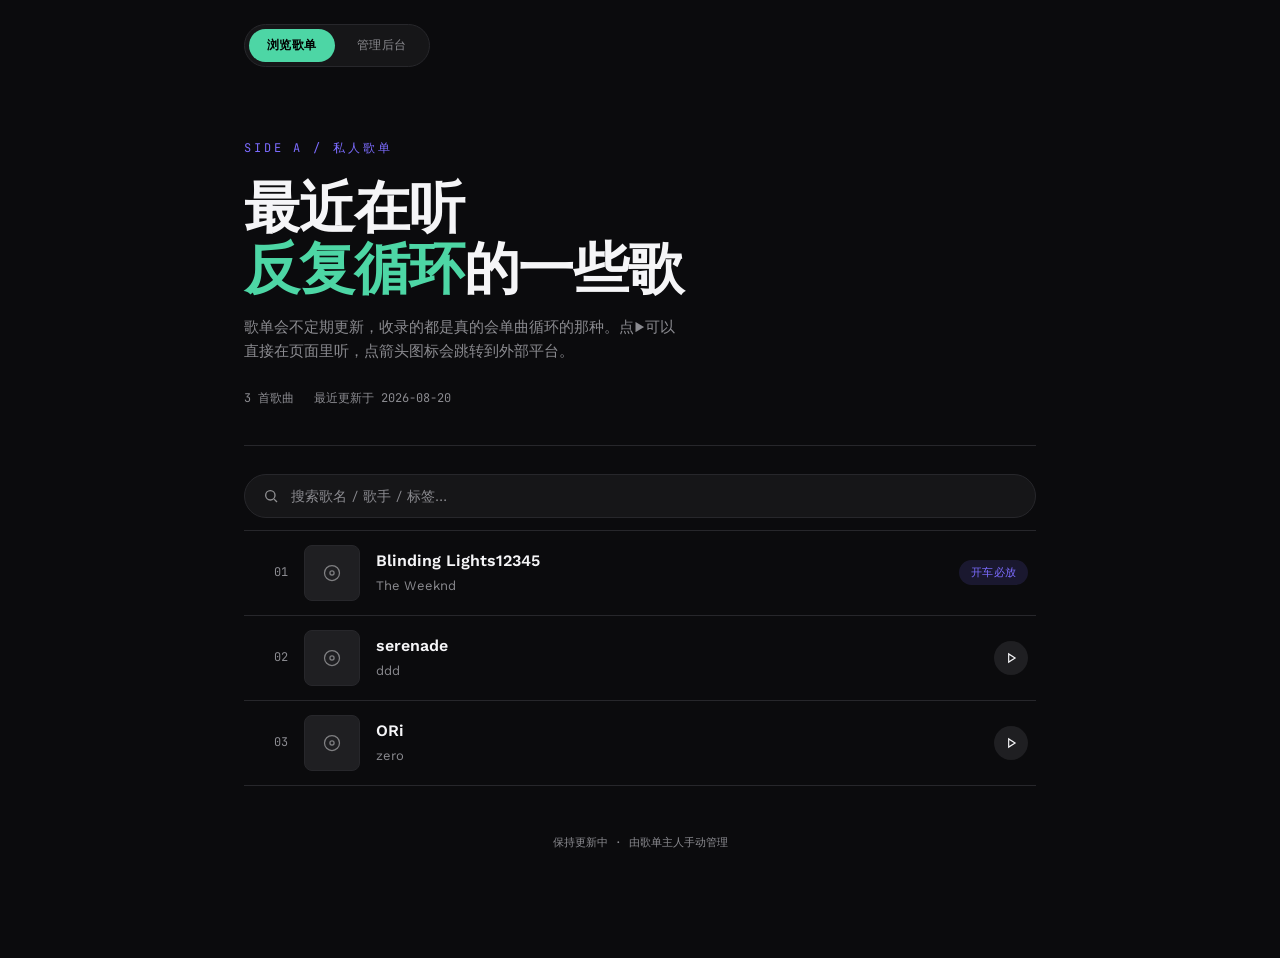
==== index.html @ 0a496f15 "Add files via upload" ====
<!DOCTYPE html>
<html lang="zh-CN">
<head>
<meta charset="UTF-8" />
<meta name="viewport" content="width=device-width, initial-scale=1.0" />
<title>我的歌单 · Playlist</title>
<meta name="description" content="一份持续更新的私人歌单" />
<link rel="preconnect" href="https://fonts.googleapis.com">
<link rel="preconnect" href="https://fonts.gstatic.com" crossorigin>
<link href="https://fonts.googleapis.com/css2?family=Work+Sans:wght@400;500;600;700;800&family=JetBrains+Mono:wght@400;500&display=swap" rel="stylesheet">
<link rel="stylesheet" href="css/style.css" />
</head>
<body>

<div class="wrap">

  <nav class="view-tabs">
    <span class="view-tab is-active">浏览歌单</span>
    <a href="admin.html" class="view-tab">管理后台</a>
  </nav>

  <header class="hero">
    <span class="hero__eyebrow">Side A / 私人歌单</span>
    <h1 class="hero__title">最近在听<br/><em>反复循环</em>的一些歌</h1>
    <p class="hero__subtitle">歌单会不定期更新，收录的都是真的会单曲循环的那种。点▶可以直接在页面里听，点箭头图标会跳转到外部平台。</p>
    <div class="hero__meta">
      <span id="metaCount">— 首歌曲</span>
      <span id="metaUpdated"></span>
    </div>
  </header>

  <div class="searchbar">
    <svg width="16" height="16" viewBox="0 0 24 24" fill="none" stroke="currentColor" stroke-width="2"><circle cx="11" cy="11" r="7"/><line x1="21" y1="21" x2="16.65" y2="16.65"/></svg>
    <input id="searchInput" type="text" placeholder="搜索歌名 / 歌手 / 标签…" />
  </div>

  <main class="tracklist" id="tracklist">
    <!-- 曲目由 JS 动态渲染 -->
  </main>

  <p class="footer">保持更新中 · 由歌单主人手动管理</p>
</div>

<template id="trackTemplate">
  <div class="track-wrapper">
    <div class="track">
      <div class="track__num"></div>
      <div class="track__cover">
        <svg class="cover-fallback" width="20" height="20" viewBox="0 0 24 24" fill="none" stroke="currentColor" stroke-width="1.5"><circle cx="12" cy="12" r="9"/><circle cx="12" cy="12" r="2.5"/></svg>
      </div>
      <div class="track__info">
        <div class="track__title"></div>
        <div class="track__artist"></div>
        <div class="track__note"></div>
      </div>
      <div class="track__right">
        <span class="tag"></span>
        <button class="playbtn hidden" type="button" title="在线播放">
          <svg width="14" height="14" viewBox="0 0 24 24" fill="none" stroke="currentColor" stroke-width="2"><path d="M8 5v14l11-7z"/></svg>
        </button>
        <a class="playlink hidden" target="_blank" rel="noopener" title="外部播放链接">
          <svg width="14" height="14" viewBox="0 0 24 24" fill="none" stroke="currentColor" stroke-width="2"><path d="M7 17L17 7M7 7h10v10"/></svg>
        </a>
      </div>
    </div>
    <div class="track__player hidden"></div>
  </div>
</template>

<script>
const DATA_PATH = "data/songs.json";

async function loadSongs() {
  const listEl = document.getElementById("tracklist");
  try {
    const res = await fetch(DATA_PATH, { cache: "no-store" });
    if (!res.ok) throw new Error("无法加载歌曲数据");
    const songs = await res.json();
    window.__ALL_SONGS__ = songs;
    render(songs);
  } catch (err) {
    listEl.innerHTML = `<div class="empty"><strong>还没有歌曲</strong>去后台添加第一首吧。</div>`;
  }
}

function closeAllPlayers() {
  document.querySelectorAll(".track__player.open").forEach(el => {
    el.classList.remove("open", "track__player--video");
    el.classList.add("hidden");
    el.innerHTML = "";
  });
  document.querySelectorAll(".playbtn.is-playing").forEach(b => b.classList.remove("is-playing"));
}

function render(songs) {
  const listEl = document.getElementById("tracklist");
  const tpl = document.getElementById("trackTemplate");
  listEl.innerHTML = "";

  document.getElementById("metaCount").textContent = `${songs.length} 首歌曲`;
  if (songs.length) {
    const latest = songs.map(s => s.addedAt).filter(Boolean).sort().pop();
    document.getElementById("metaUpdated").textContent = latest ? `最近更新于 ${latest}` : "";
  }

  if (!songs.length) {
    listEl.innerHTML = `<div class="empty"><strong>还没有歌曲</strong>去后台添加第一首吧。</div>`;
    return;
  }

  songs.forEach((song, i) => {
    const node = tpl.content.cloneNode(true);
    node.querySelector(".track__num").textContent = String(i + 1).padStart(2, "0");
    node.querySelector(".track__title").textContent = song.title || "未命名";
    node.querySelector(".track__artist").textContent = song.artist || "";

    const noteEl = node.querySelector(".track__note");
    if (song.note) { noteEl.textContent = "“" + song.note + "”"; } else { noteEl.remove(); }

    const tagEl = node.querySelector(".tag");
    if (song.tag) { tagEl.textContent = song.tag; } else { tagEl.remove(); }

    const coverEl = node.querySelector(".track__cover");
    if (song.cover) {
      coverEl.style.backgroundImage = `url("${song.cover}")`;
      coverEl.querySelector(".cover-fallback")?.remove();
    }

    const linkEl = node.querySelector(".playlink");
    if (song.url) {
      linkEl.href = song.url;
      linkEl.classList.remove("hidden");
    } else {
      linkEl.remove();
    }

    const playBtn = node.querySelector(".playbtn");
    const playerEl = node.querySelector(".track__player");
    if (song.videoFile) {
      playBtn.classList.remove("hidden");
      playBtn.addEventListener("click", () => {
        const isOpen = playerEl.classList.contains("open");
        closeAllPlayers();
        if (!isOpen) {
          playerEl.innerHTML = `
            <div class="video-frame">
              <div class="video-frame__inner">
                <video class="video-player" controls autoplay preload="none" src="${song.videoFile}"></video>
              </div>
            </div>
            <div class="video-caption">
              <span class="video-caption__dot"></span>
              <span class="video-caption__label">Now Playing · Video</span>
            </div>`;
          playerEl.classList.remove("hidden");
          playerEl.classList.add("open", "track__player--video");
          playBtn.classList.add("is-playing");
        }
      });
    } else if (song.audioFile) {
      playBtn.classList.remove("hidden");
      playBtn.addEventListener("click", () => {
        const isOpen = playerEl.classList.contains("open");
        closeAllPlayers();
        if (!isOpen) {
          playerEl.innerHTML = `<audio controls autoplay preload="none" src="${song.audioFile}"></audio>`;
          playerEl.classList.remove("hidden");
          playerEl.classList.add("open");
          playBtn.classList.add("is-playing");
        }
      });
    } else if (song.embed) {
      playBtn.classList.remove("hidden");
      playBtn.addEventListener("click", () => {
        const isOpen = playerEl.classList.contains("open");
        closeAllPlayers();
        if (!isOpen) {
          playerEl.innerHTML = `<iframe src="${song.embed}" height="80" allow="autoplay; encrypted-media" loading="lazy"></iframe>`;
          playerEl.classList.remove("hidden");
          playerEl.classList.add("open");
          playBtn.classList.add("is-playing");
        }
      });
    } else {
      playBtn.remove();
    }

    listEl.appendChild(node);
  });
}

document.getElementById("searchInput").addEventListener("input", (e) => {
  const q = e.target.value.trim().toLowerCase();
  const all = window.__ALL_SONGS__ || [];
  if (!q) { render(all); return; }
  const filtered = all.filter(s =>
    (s.title || "").toLowerCase().includes(q) ||
    (s.artist || "").toLowerCase().includes(q) ||
    (s.tag || "").toLowerCase().includes(q)
  );
  render(filtered);
});

loadSongs();
</script>

</body>
</html>
---- css/style.css ----
/* =========================================================
   设计令牌 —— 深色极简 / 现代流媒体风格
   ========================================================= */
:root {
  --bg: #0b0b0d;
  --bg-deep: #000000;
  --surface: #161618;
  --surface-2: #1f1f22;
  --line: #27272b;
  --text: #f5f5f7;
  --text-muted: #8b8b90;

  --accent: #4dd6a5;       /* 主强调色：薄荷绿 */
  --accent-soft: #8be9c9;
  --accent-2: #7c6cff;     /* 次强调色：紫色，用于标签/辅助点缀 */
  --danger: #ff6b6b;

  --font-display: "Work Sans", "Noto Sans SC", sans-serif;
  --font-body: "Work Sans", "Noto Sans SC", sans-serif;
  --font-mono: "JetBrains Mono", ui-monospace, monospace;

  --radius: 12px;
}

* { box-sizing: border-box; }

html { scroll-behavior: smooth; }

body {
  margin: 0;
  background: var(--bg);
  color: var(--text);
  font-family: var(--font-body);
  line-height: 1.6;
  -webkit-font-smoothing: antialiased;
}

a { color: var(--accent-soft); text-decoration: none; }
a:hover { text-decoration: underline; }

:focus-visible {
  outline: 2px solid var(--accent);
  outline-offset: 2px;
}

/* ---------- 布局容器 ---------- */
.wrap {
  max-width: 840px;
  margin: 0 auto;
  padding: 0 24px 96px;
}

/* ---------- 视图切换标签栏 ---------- */
.view-tabs {
  display: inline-flex;
  gap: 4px;
  margin-top: 24px;
  padding: 4px;
  background: var(--surface);
  border: 1px solid var(--line);
  border-radius: 999px;
}
.view-tab {
  font-family: var(--font-mono);
  font-size: 12px;
  letter-spacing: 0.04em;
  color: var(--text-muted);
  padding: 7px 18px;
  border-radius: 999px;
  transition: background 0.15s ease, color 0.15s ease;
  cursor: pointer;
}
.view-tab:hover { color: var(--text); text-decoration: none; }
.view-tab.is-active {
  background: var(--accent);
  color: var(--bg-deep);
  font-weight: 600;
}

/* ---------- Hero ---------- */
.hero {
  padding: 72px 0 36px;
  border-bottom: 1px solid var(--line);
  margin-bottom: 8px;
  position: relative;
}

.hero__eyebrow {
  font-family: var(--font-mono);
  font-size: 12px;
  letter-spacing: 0.24em;
  text-transform: uppercase;
  color: var(--accent-2);
  display: block;
  margin-bottom: 20px;
}

.hero__title {
  font-family: var(--font-display);
  font-weight: 800;
  letter-spacing: -0.02em;
  font-size: clamp(36px, 6vw, 56px);
  line-height: 1.08;
  margin: 0 0 16px;
  color: var(--text);
}

.hero__title em {
  font-style: normal;
  color: var(--accent);
}

.hero__subtitle {
  color: var(--text-muted);
  font-size: 15px;
  max-width: 48ch;
  margin: 0;
}

.hero__meta {
  margin-top: 26px;
  font-family: var(--font-mono);
  font-size: 12px;
  color: var(--text-muted);
  display: flex;
  gap: 20px;
}

/* ---------- 搜索条 ---------- */
.searchbar {
  margin: 28px 0 12px;
  display: flex;
  align-items: center;
  gap: 10px;
  border: 1px solid var(--line);
  background: var(--surface);
  border-radius: 999px;
  padding: 12px 18px;
  transition: border-color 0.15s ease;
}
.searchbar:focus-within { border-color: var(--accent); }
.searchbar svg { flex: none; opacity: 0.55; }
.searchbar input {
  flex: 1;
  background: transparent;
  border: none;
  outline: none;
  color: var(--text);
  font-family: var(--font-body);
  font-size: 14px;
}
.searchbar input::placeholder { color: var(--text-muted); }

/* ---------- 曲目列表 ---------- */
.tracklist {
  margin-top: 10px;
  border-top: 1px solid var(--line);
}

.track-wrapper {
  border-bottom: 1px solid var(--line);
}

.track {
  display: grid;
  grid-template-columns: 36px 56px 1fr auto;
  align-items: center;
  gap: 16px;
  padding: 14px 8px;
  border-radius: 8px;
  position: relative;
  transition: background 0.15s ease;
}
.track:hover { background: rgba(255,255,255,0.045); }

.track__num {
  font-family: var(--font-mono);
  font-size: 12px;
  color: var(--text-muted);
  text-align: right;
}

.track__cover {
  width: 56px;
  height: 56px;
  border-radius: 8px;
  background: var(--surface-2);
  background-size: cover;
  background-position: center;
  display: flex;
  align-items: center;
  justify-content: center;
  border: 1px solid var(--line);
  overflow: hidden;
}
.track__cover svg { opacity: 0.45; }

.track__info { min-width: 0; }
.track__title {
  font-family: var(--font-display);
  font-size: 16px;
  font-weight: 600;
  color: var(--text);
  white-space: nowrap;
  overflow: hidden;
  text-overflow: ellipsis;
}
.track__artist {
  font-size: 13px;
  color: var(--text-muted);
  margin-top: 3px;
  white-space: nowrap;
  overflow: hidden;
  text-overflow: ellipsis;
}
.track__note {
  font-size: 12px;
  color: var(--accent-soft);
  margin-top: 4px;
}

.track__right {
  display: flex;
  align-items: center;
  gap: 10px;
}

.tag {
  font-family: var(--font-mono);
  font-size: 11px;
  letter-spacing: 0.02em;
  color: var(--accent-2);
  background: rgba(124,108,255,0.14);
  border: none;
  border-radius: 999px;
  padding: 4px 12px;
  white-space: nowrap;
}

.playlink, .playbtn {
  width: 34px;
  height: 34px;
  border-radius: 50%;
  border: none;
  background: var(--surface-2);
  display: flex;
  align-items: center;
  justify-content: center;
  color: var(--text);
  flex: none;
  cursor: pointer;
  padding: 0;
  transition: background 0.15s ease, color 0.15s ease, transform 0.1s ease;
}
.playlink:hover, .playbtn:hover {
  background: var(--accent);
  color: var(--bg-deep);
  text-decoration: none;
  transform: scale(1.05);
}
.playbtn.is-playing {
  background: var(--accent);
  color: var(--bg-deep);
}

.track__player {
  overflow: hidden;
  max-height: 0;
  transition: max-height 0.3s ease;
  padding: 0 4px;
  grid-column: 1 / -1;
}
.track__player.open {
  max-height: 200px;
  padding: 0 4px 16px 4px;
  margin-left: 104px;
}
.track__player.open.track__player--video {
  max-height: none;
  margin-left: 0;
  margin-top: 14px;
  margin-bottom: 22px;
  padding: 0;
}
.track__player iframe {
  width: 100%;
  border: none;
  border-radius: 8px;
  display: block;
}
.track__player audio {
  width: 100%;
  display: block;
  height: 40px;
  border-radius: 8px;
  filter: invert(0.9) hue-rotate(140deg) saturate(0.6);
}

/* ---------- 视频宽屏播放卡 ---------- */
.video-frame {
  position: relative;
  border-radius: 16px;
  padding: 2px;
  background: linear-gradient(120deg, var(--accent), var(--accent-2));
}
.video-frame__inner {
  border-radius: 14px;
  overflow: hidden;
  background: #000;
  box-shadow: 0 28px 56px -20px rgba(0,0,0,0.7);
}
.video-player {
  width: 100%;
  aspect-ratio: 16 / 9;
  object-fit: contain;
  background: #000;
  display: block;
}
.video-caption {
  display: flex;
  align-items: center;
  gap: 8px;
  margin-top: 10px;
  padding: 0 2px;
}
.video-caption__dot {
  width: 6px;
  height: 6px;
  border-radius: 50%;
  background: var(--accent);
  flex: none;
  animation: pulse-dot 1.6s ease-in-out infinite;
}
@keyframes pulse-dot {
  0%, 100% { opacity: 1; }
  50% { opacity: 0.35; }
}
.video-caption__label {
  font-family: var(--font-mono);
  font-size: 11px;
  letter-spacing: 0.16em;
  text-transform: uppercase;
  color: var(--text-muted);
}

.empty {
  padding: 60px 4px;
  text-align: center;
  color: var(--text-muted);
}
.empty strong { color: var(--text); display: block; font-family: var(--font-display); font-size: 20px; font-weight: 700; margin-bottom: 8px; }

.footer {
  margin-top: 48px;
  font-family: var(--font-mono);
  font-size: 11px;
  color: var(--text-muted);
  text-align: center;
}

/* =========================================================
   Admin 页面
   ========================================================= */
.admin-card {
  background: var(--surface);
  border: 1px solid var(--line);
  border-radius: var(--radius);
  padding: 24px;
  margin-bottom: 20px;
}
.admin-card h2 {
  font-family: var(--font-display);
  font-weight: 700;
  font-size: 17px;
  margin: 0 0 16px;
  color: var(--accent-soft);
}
.field {
  margin-bottom: 14px;
}
.field label {
  display: block;
  font-size: 12px;
  font-family: var(--font-mono);
  color: var(--text-muted);
  margin-bottom: 6px;
}
.field input, .field textarea {
  width: 100%;
  background: var(--bg-deep);
  border: 1px solid var(--line);
  border-radius: 8px;
  padding: 9px 12px;
  color: var(--text);
  font-family: var(--font-body);
  font-size: 14px;
}
.field input:focus, .field textarea:focus { outline: none; border-color: var(--accent); }
.field textarea { resize: vertical; min-height: 60px; }
.field-row { display: flex; gap: 12px; }
.field-row .field { flex: 1; }
.checkbox-row {
  display: flex;
  align-items: center;
  gap: 8px;
  font-size: 13px;
  color: var(--text-muted);
  margin-bottom: 14px;
}

.btn {
  display: inline-flex;
  align-items: center;
  gap: 6px;
  background: var(--accent);
  color: #05140d;
  border: none;
  border-radius: 999px;
  padding: 10px 20px;
  font-family: var(--font-body);
  font-weight: 700;
  font-size: 14px;
  cursor: pointer;
  transition: filter 0.15s ease, transform 0.1s ease;
}
.btn:hover { filter: brightness(1.08); transform: translateY(-1px); }
.btn:disabled { opacity: 0.5; cursor: not-allowed; transform: none; }
.btn--ghost {
  background: transparent;
  color: var(--text);
  border: 1px solid var(--line);
}
.btn--danger {
  background: var(--danger);
  color: #2a0a0a;
}
.btn--sm { padding: 6px 14px; font-size: 12px; }

.status {
  font-family: var(--font-mono);
  font-size: 12px;
  padding: 10px 14px;
  border-radius: 8px;
  margin: 14px 0;
}
.status--ok { background: rgba(77,214,165,0.14); color: var(--accent); border: 1px solid var(--accent); }
.status--err { background: rgba(255,107,107,0.14); color: var(--danger); border: 1px solid var(--danger); }
.status--pending { background: rgba(124,108,255,0.14); color: var(--accent-2); border: 1px solid var(--accent-2); }

.admin-song {
  display: grid;
  grid-template-columns: 1fr auto;
  gap: 12px;
  align-items: start;
  padding: 14px 0;
  border-bottom: 1px solid var(--line);
}
.admin-song__title { font-family: var(--font-display); font-weight: 600; font-size: 16px; }
.admin-song__meta { font-size: 12px; color: var(--text-muted); margin-top: 2px; }
.admin-song__actions { display: flex; gap: 8px; }

.hidden { display: none !important; }

.top-nav {
  padding: 20px 0 0;
  font-family: var(--font-mono);
  font-size: 12px;
}
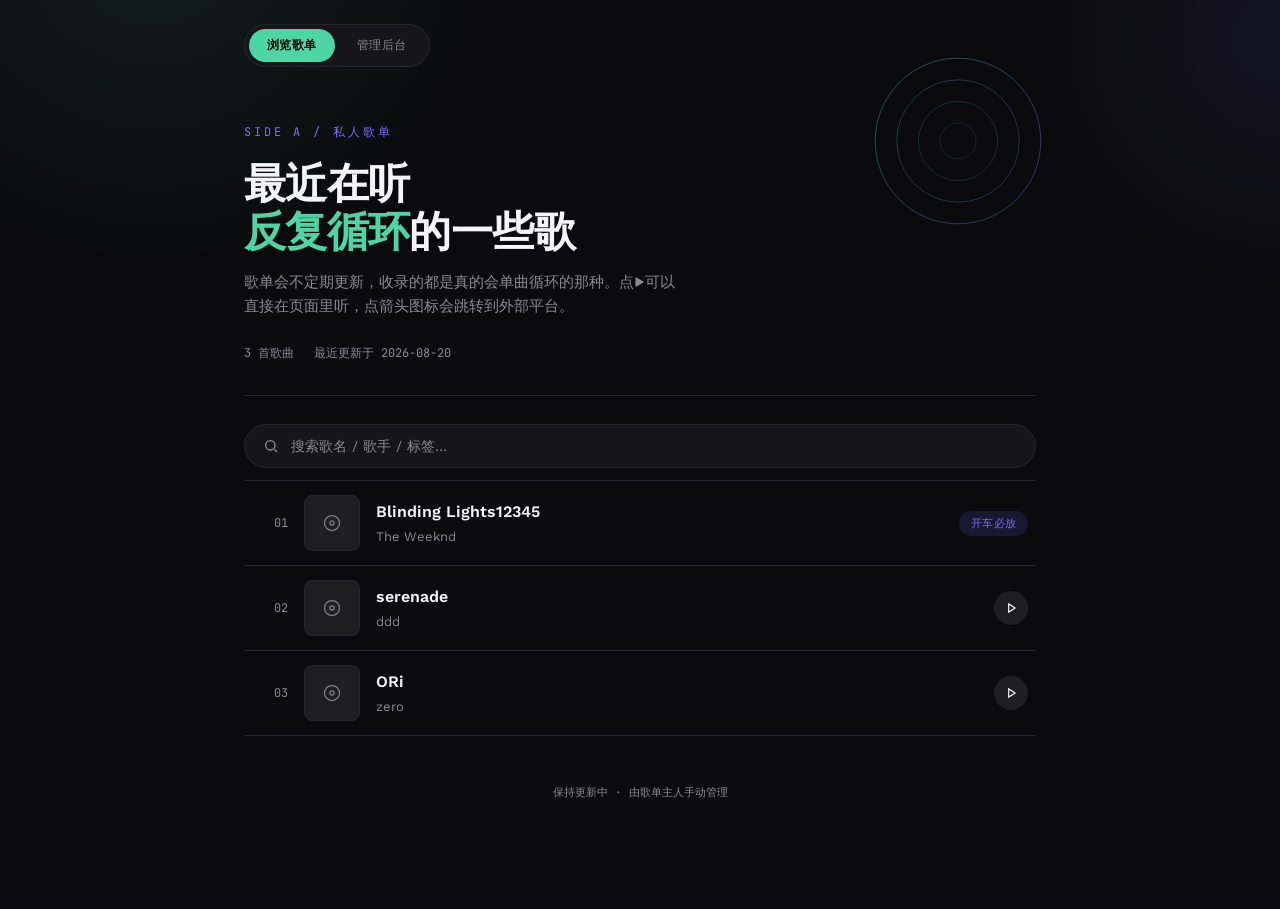
==== commit ffffc444: "Add files via upload" ====
--- a/index.html
+++ b/index.html
@@ -20,6 +20,20 @@
   </nav>
 
   <header class="hero">
+    <div class="hero__decor" aria-hidden="true">
+      <svg viewBox="0 0 200 200" fill="none" xmlns="http://www.w3.org/2000/svg">
+        <defs>
+          <linearGradient id="heroGrad" x1="0" y1="0" x2="200" y2="200" gradientUnits="userSpaceOnUse">
+            <stop stop-color="#4dd6a5"/>
+            <stop offset="1" stop-color="#7c6cff"/>
+          </linearGradient>
+        </defs>
+        <circle cx="100" cy="100" r="92" stroke="url(#heroGrad)" stroke-width="1" opacity="0.4"/>
+        <circle cx="100" cy="100" r="68" stroke="url(#heroGrad)" stroke-width="1" opacity="0.3"/>
+        <circle cx="100" cy="100" r="44" stroke="url(#heroGrad)" stroke-width="1" opacity="0.22"/>
+        <circle cx="100" cy="100" r="20" stroke="url(#heroGrad)" stroke-width="1" opacity="0.16"/>
+      </svg>
+    </div>
     <span class="hero__eyebrow">Side A / 私人歌单</span>
     <h1 class="hero__title">最近在听<br/><em>反复循环</em>的一些歌</h1>
     <p class="hero__subtitle">歌单会不定期更新，收录的都是真的会单曲循环的那种。点▶可以直接在页面里听，点箭头图标会跳转到外部平台。</p>
--- a/css/style.css
+++ b/css/style.css
@@ -28,7 +28,10 @@
 
 body {
   margin: 0;
-  background: var(--bg);
+  background:
+    radial-gradient(560px circle at 12% -8%, rgba(77,214,165,0.10), transparent 60%),
+    radial-gradient(480px circle at 100% 4%, rgba(124,108,255,0.09), transparent 55%),
+    var(--bg);
   color: var(--text);
   font-family: var(--font-body);
   line-height: 1.6;
@@ -79,29 +82,47 @@
 
 /* ---------- Hero ---------- */
 .hero {
-  padding: 72px 0 36px;
+  padding: 56px 0 32px;
   border-bottom: 1px solid var(--line);
   margin-bottom: 8px;
   position: relative;
+  overflow: visible;
+}
+
+.hero__decor {
+  position: absolute;
+  top: -16px;
+  right: -12px;
+  width: 180px;
+  height: 180px;
+  pointer-events: none;
+  z-index: 0;
+}
+@media (max-width: 640px) {
+  .hero__decor { width: 120px; height: 120px; top: -8px; right: -8px; }
 }
 
 .hero__eyebrow {
+  position: relative;
+  z-index: 1;
   font-family: var(--font-mono);
   font-size: 12px;
   letter-spacing: 0.24em;
   text-transform: uppercase;
   color: var(--accent-2);
   display: block;
-  margin-bottom: 20px;
+  margin-bottom: 18px;
 }
 
 .hero__title {
+  position: relative;
+  z-index: 1;
   font-family: var(--font-display);
   font-weight: 800;
-  letter-spacing: -0.02em;
-  font-size: clamp(36px, 6vw, 56px);
-  line-height: 1.08;
-  margin: 0 0 16px;
+  letter-spacing: -0.015em;
+  font-size: clamp(28px, 4.5vw, 42px);
+  line-height: 1.14;
+  margin: 0 0 14px;
   color: var(--text);
 }
 
@@ -111,6 +132,8 @@
 }
 
 .hero__subtitle {
+  position: relative;
+  z-index: 1;
   color: var(--text-muted);
   font-size: 15px;
   max-width: 48ch;
@@ -118,6 +141,8 @@
 }
 
 .hero__meta {
+  position: relative;
+  z-index: 1;
   margin-top: 26px;
   font-family: var(--font-mono);
   font-size: 12px;
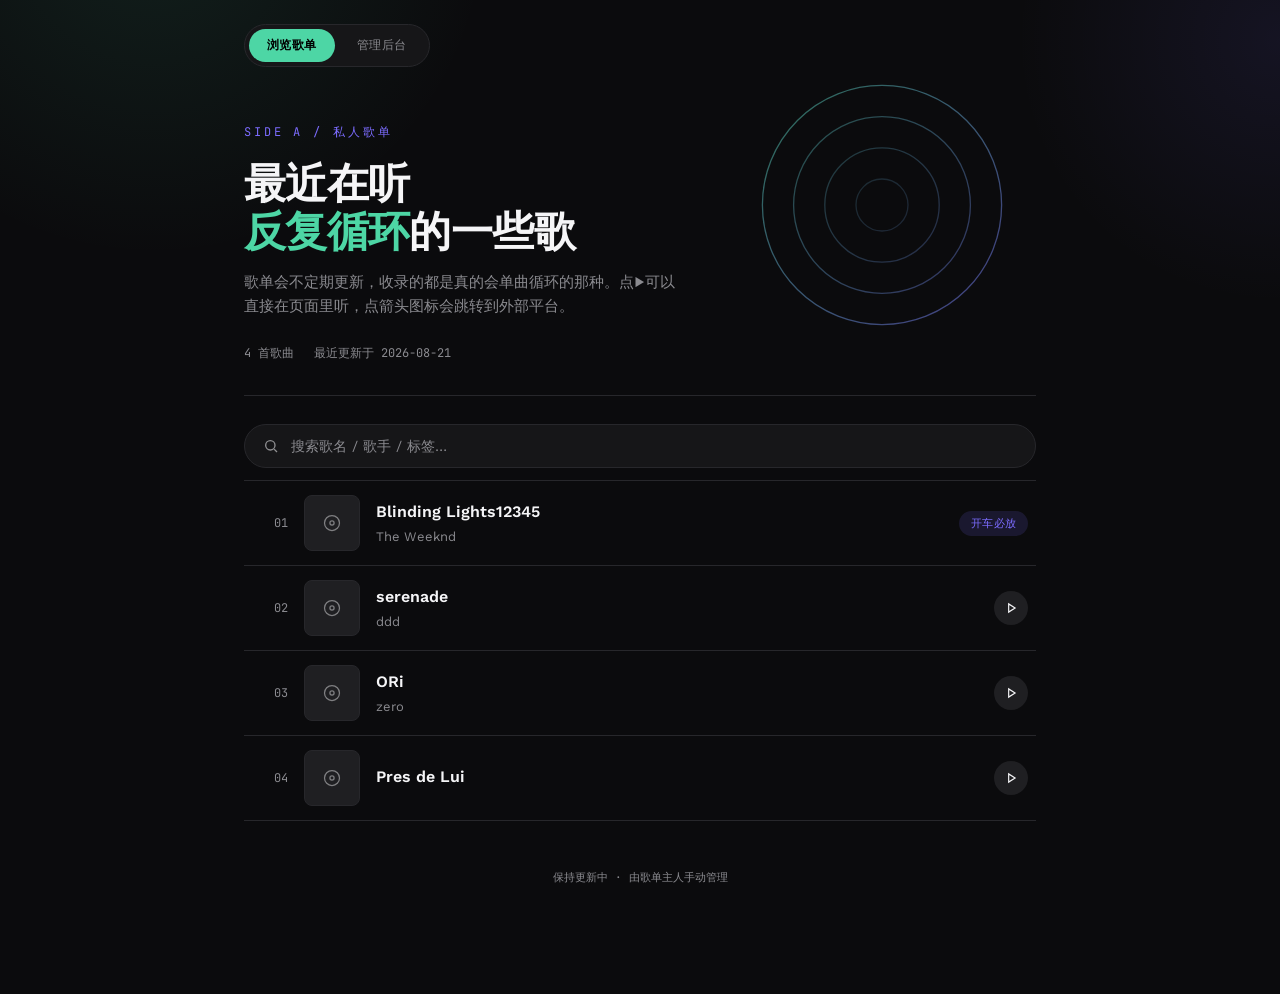
==== commit aab9da59: "Add files via upload" ====
--- a/index.html
+++ b/index.html
@@ -28,10 +28,10 @@
             <stop offset="1" stop-color="#7c6cff"/>
           </linearGradient>
         </defs>
-        <circle cx="100" cy="100" r="92" stroke="url(#heroGrad)" stroke-width="1" opacity="0.4"/>
-        <circle cx="100" cy="100" r="68" stroke="url(#heroGrad)" stroke-width="1" opacity="0.3"/>
-        <circle cx="100" cy="100" r="44" stroke="url(#heroGrad)" stroke-width="1" opacity="0.22"/>
-        <circle cx="100" cy="100" r="20" stroke="url(#heroGrad)" stroke-width="1" opacity="0.16"/>
+        <circle cx="100" cy="100" r="92" stroke="url(#heroGrad)" stroke-width="1" opacity="0.5"/>
+        <circle cx="100" cy="100" r="68" stroke="url(#heroGrad)" stroke-width="1" opacity="0.38"/>
+        <circle cx="100" cy="100" r="44" stroke="url(#heroGrad)" stroke-width="1" opacity="0.28"/>
+        <circle cx="100" cy="100" r="20" stroke="url(#heroGrad)" stroke-width="1" opacity="0.2"/>
       </svg>
     </div>
     <span class="hero__eyebrow">Side A / 私人歌单</span>
--- a/css/style.css
+++ b/css/style.css
@@ -91,15 +91,21 @@
 
 .hero__decor {
   position: absolute;
-  top: -16px;
-  right: -12px;
-  width: 180px;
-  height: 180px;
+  top: 8px;
+  right: 24px;
+  width: 260px;
+  height: 260px;
+  overflow: hidden;
   pointer-events: none;
   z-index: 0;
 }
+.hero__decor svg {
+  display: block;
+  width: 100%;
+  height: 100%;
+}
 @media (max-width: 640px) {
-  .hero__decor { width: 120px; height: 120px; top: -8px; right: -8px; }
+  .hero__decor { width: 170px; height: 170px; top: 4px; right: 8px; }
 }
 
 .hero__eyebrow {
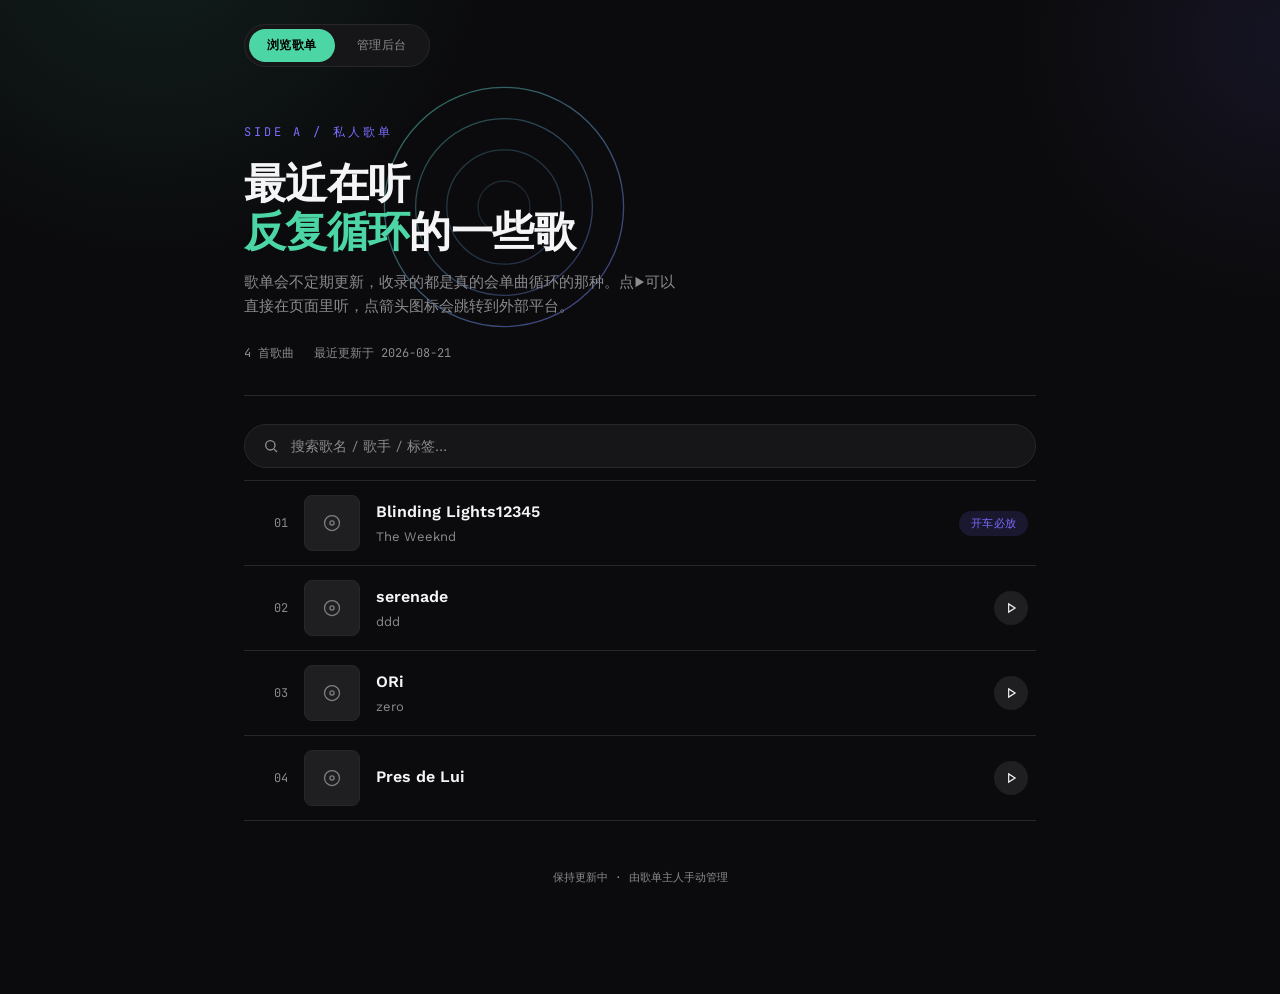
==== commit 24e88eae: "Add files via upload" ====
--- a/index.html
+++ b/index.html
@@ -104,6 +104,7 @@
     el.innerHTML = "";
   });
   document.querySelectorAll(".playbtn.is-playing").forEach(b => b.classList.remove("is-playing"));
+  document.body.classList.remove("site-playing");
 }
 
 function render(songs) {
@@ -169,6 +170,7 @@
           playerEl.classList.remove("hidden");
           playerEl.classList.add("open", "track__player--video");
           playBtn.classList.add("is-playing");
+          document.body.classList.add("site-playing");
         }
       });
     } else if (song.audioFile) {
@@ -181,6 +183,7 @@
           playerEl.classList.remove("hidden");
           playerEl.classList.add("open");
           playBtn.classList.add("is-playing");
+          document.body.classList.add("site-playing");
         }
       });
     } else if (song.embed) {
@@ -193,6 +196,7 @@
           playerEl.classList.remove("hidden");
           playerEl.classList.add("open");
           playBtn.classList.add("is-playing");
+          document.body.classList.add("site-playing");
         }
       });
     } else {
--- a/css/style.css
+++ b/css/style.css
@@ -91,8 +91,8 @@
 
 .hero__decor {
   position: absolute;
-  top: 8px;
-  right: 24px;
+  top: 10px;
+  left: 130px;
   width: 260px;
   height: 260px;
   overflow: hidden;
@@ -103,9 +103,17 @@
   display: block;
   width: 100%;
   height: 100%;
+  transition: filter 0.3s ease;
+}
+.site-playing .hero__decor svg {
+  animation: decor-spin 16s linear infinite;
+}
+@keyframes decor-spin {
+  from { transform: rotate(0deg); filter: hue-rotate(0deg); }
+  to { transform: rotate(360deg); filter: hue-rotate(360deg); }
 }
 @media (max-width: 640px) {
-  .hero__decor { width: 170px; height: 170px; top: 4px; right: 8px; }
+  .hero__decor { width: 170px; height: 170px; top: 8px; left: auto; right: 8px; }
 }
 
 .hero__eyebrow {
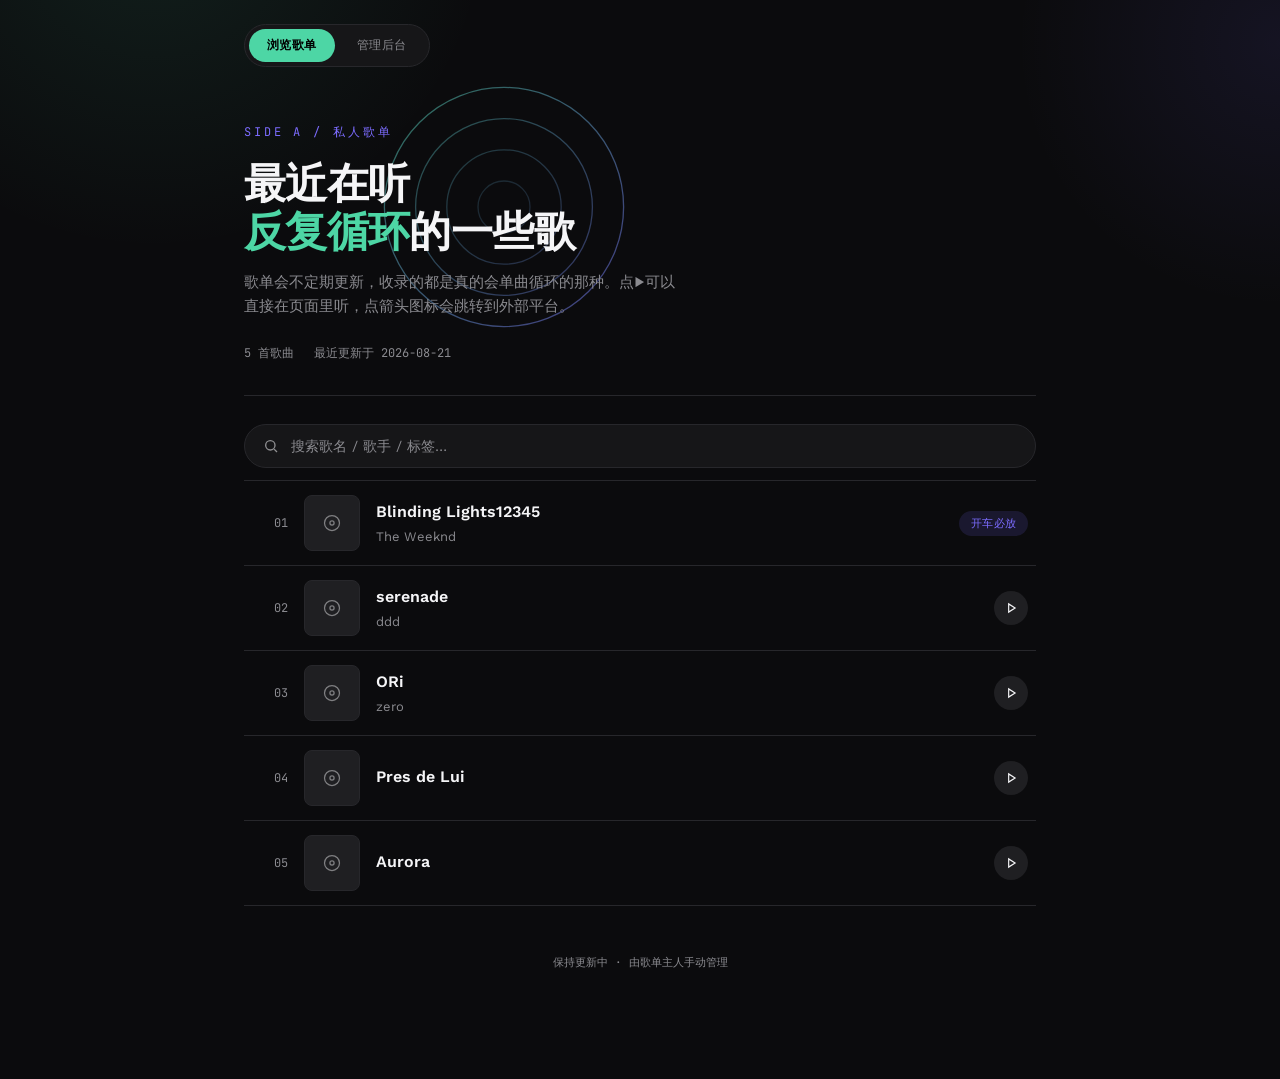
==== commit f0caffb2: "Add files via upload" ====
--- a/index.html
+++ b/index.html
@@ -28,10 +28,10 @@
             <stop offset="1" stop-color="#7c6cff"/>
           </linearGradient>
         </defs>
-        <circle cx="100" cy="100" r="92" stroke="url(#heroGrad)" stroke-width="1" opacity="0.5"/>
-        <circle cx="100" cy="100" r="68" stroke="url(#heroGrad)" stroke-width="1" opacity="0.38"/>
-        <circle cx="100" cy="100" r="44" stroke="url(#heroGrad)" stroke-width="1" opacity="0.28"/>
-        <circle cx="100" cy="100" r="20" stroke="url(#heroGrad)" stroke-width="1" opacity="0.2"/>
+        <circle class="ring-1" cx="100" cy="100" r="92" stroke="url(#heroGrad)" stroke-width="1" opacity="0.5"/>
+        <circle class="ring-2" cx="100" cy="100" r="68" stroke="url(#heroGrad)" stroke-width="1" opacity="0.38"/>
+        <circle class="ring-3" cx="100" cy="100" r="44" stroke="url(#heroGrad)" stroke-width="1" opacity="0.28"/>
+        <circle class="ring-4" cx="100" cy="100" r="20" stroke="url(#heroGrad)" stroke-width="1" opacity="0.2"/>
       </svg>
     </div>
     <span class="hero__eyebrow">Side A / 私人歌单</span>
@@ -97,6 +97,56 @@
   }
 }
 
+/* ============ 圆环视觉效果：音频实时跳动 / 固定动画兜底 ============ */
+let __audioCtx = null;
+let __analyser = null;
+let __sourceNode = null;
+let __rafId = null;
+
+function stopDecorEffects() {
+  if (__rafId) cancelAnimationFrame(__rafId);
+  __rafId = null;
+  document.querySelectorAll(".hero__decor circle").forEach(c => { c.style.transform = ""; });
+  document.body.classList.remove("decor-active", "site-playing", "beat-reactive");
+}
+
+function startBeatReactive(mediaEl) {
+  try {
+    if (!__audioCtx) __audioCtx = new (window.AudioContext || window.webkitAudioContext)();
+    if (__audioCtx.state === "suspended") __audioCtx.resume();
+
+    if (__sourceNode) { try { __sourceNode.disconnect(); } catch (e) {} }
+    __sourceNode = __audioCtx.createMediaElementSource(mediaEl);
+    __analyser = __audioCtx.createAnalyser();
+    __analyser.fftSize = 256;
+    __sourceNode.connect(__analyser);
+    __analyser.connect(__audioCtx.destination);
+
+    document.body.classList.add("decor-active", "beat-reactive");
+
+    const dataArray = new Uint8Array(__analyser.frequencyBinCount);
+    const rings = document.querySelectorAll(".hero__decor circle");
+
+    function loop() {
+      __analyser.getByteFrequencyData(dataArray);
+      const bassRange = Math.min(12, dataArray.length);
+      let sum = 0;
+      for (let i = 0; i < bassRange; i++) sum += dataArray[i];
+      const level = (sum / bassRange) / 255;
+
+      rings.forEach((ring, i) => {
+        const scale = 1 + level * (0.5 + i * 0.18);
+        ring.style.transform = `scale(${scale.toFixed(3)})`;
+      });
+      __rafId = requestAnimationFrame(loop);
+    }
+    loop();
+  } catch (err) {
+    console.warn("音频可视化不可用，已回退到固定动画：", err.message);
+    document.body.classList.add("decor-active", "site-playing");
+  }
+}
+
 function closeAllPlayers() {
   document.querySelectorAll(".track__player.open").forEach(el => {
     el.classList.remove("open", "track__player--video");
@@ -104,7 +154,7 @@
     el.innerHTML = "";
   });
   document.querySelectorAll(".playbtn.is-playing").forEach(b => b.classList.remove("is-playing"));
-  document.body.classList.remove("site-playing");
+  stopDecorEffects();
 }
 
 function render(songs) {
@@ -170,7 +220,7 @@
           playerEl.classList.remove("hidden");
           playerEl.classList.add("open", "track__player--video");
           playBtn.classList.add("is-playing");
-          document.body.classList.add("site-playing");
+          startBeatReactive(playerEl.querySelector("video"));
         }
       });
     } else if (song.audioFile) {
@@ -183,7 +233,7 @@
           playerEl.classList.remove("hidden");
           playerEl.classList.add("open");
           playBtn.classList.add("is-playing");
-          document.body.classList.add("site-playing");
+          startBeatReactive(playerEl.querySelector("audio"));
         }
       });
     } else if (song.embed) {
@@ -196,7 +246,7 @@
           playerEl.classList.remove("hidden");
           playerEl.classList.add("open");
           playBtn.classList.add("is-playing");
-          document.body.classList.add("site-playing");
+          document.body.classList.add("decor-active", "site-playing");
         }
       });
     } else {
--- a/css/style.css
+++ b/css/style.css
@@ -95,7 +95,7 @@
   left: 130px;
   width: 260px;
   height: 260px;
-  overflow: hidden;
+  overflow: visible;
   pointer-events: none;
   z-index: 0;
 }
@@ -104,13 +104,38 @@
   width: 100%;
   height: 100%;
   transition: filter 0.3s ease;
-}
-.site-playing .hero__decor svg {
-  animation: decor-spin 16s linear infinite;
-}
-@keyframes decor-spin {
-  from { transform: rotate(0deg); filter: hue-rotate(0deg); }
-  to { transform: rotate(360deg); filter: hue-rotate(360deg); }
+  transform-origin: center;
+}
+.decor-active .hero__decor svg {
+  animation: decor-hue 3s linear infinite;
+}
+@keyframes decor-hue {
+  from { filter: hue-rotate(0deg); }
+  to   { filter: hue-rotate(360deg); }
+}
+
+.hero__decor circle {
+  transform-box: fill-box;
+  transform-origin: center;
+  transition: transform 0.08s linear; /* 音频驱动时让缩放过渡更顺滑 */
+}
+.site-playing .hero__decor .ring-1 { animation: ring-spin-cw  2s linear infinite; animation-delay: 0s; }
+.site-playing .hero__decor .ring-2 { animation: ring-spin-ccw 2s linear infinite; animation-delay: 1s; }
+.site-playing .hero__decor .ring-3 { animation: ring-spin-cw  2s linear infinite; animation-delay: 2s; }
+.site-playing .hero__decor .ring-4 { animation: ring-spin-ccw 2s linear infinite; animation-delay: 3s; }
+
+/* 音频实时跳动模式下，交给 JS 逐帧控制缩放，停用固定节奏动画 */
+.beat-reactive .hero__decor circle { animation: none !important; }
+
+@keyframes ring-spin-cw {
+  0%   { transform: rotate(0deg)   scale(1); }
+  50%  { transform: rotate(180deg) scale(1.55); }
+  100% { transform: rotate(360deg) scale(1); }
+}
+@keyframes ring-spin-ccw {
+  0%   { transform: rotate(0deg)    scale(1); }
+  50%  { transform: rotate(-180deg) scale(1.55); }
+  100% { transform: rotate(-360deg) scale(1); }
 }
 @media (max-width: 640px) {
   .hero__decor { width: 170px; height: 170px; top: 8px; left: auto; right: 8px; }
